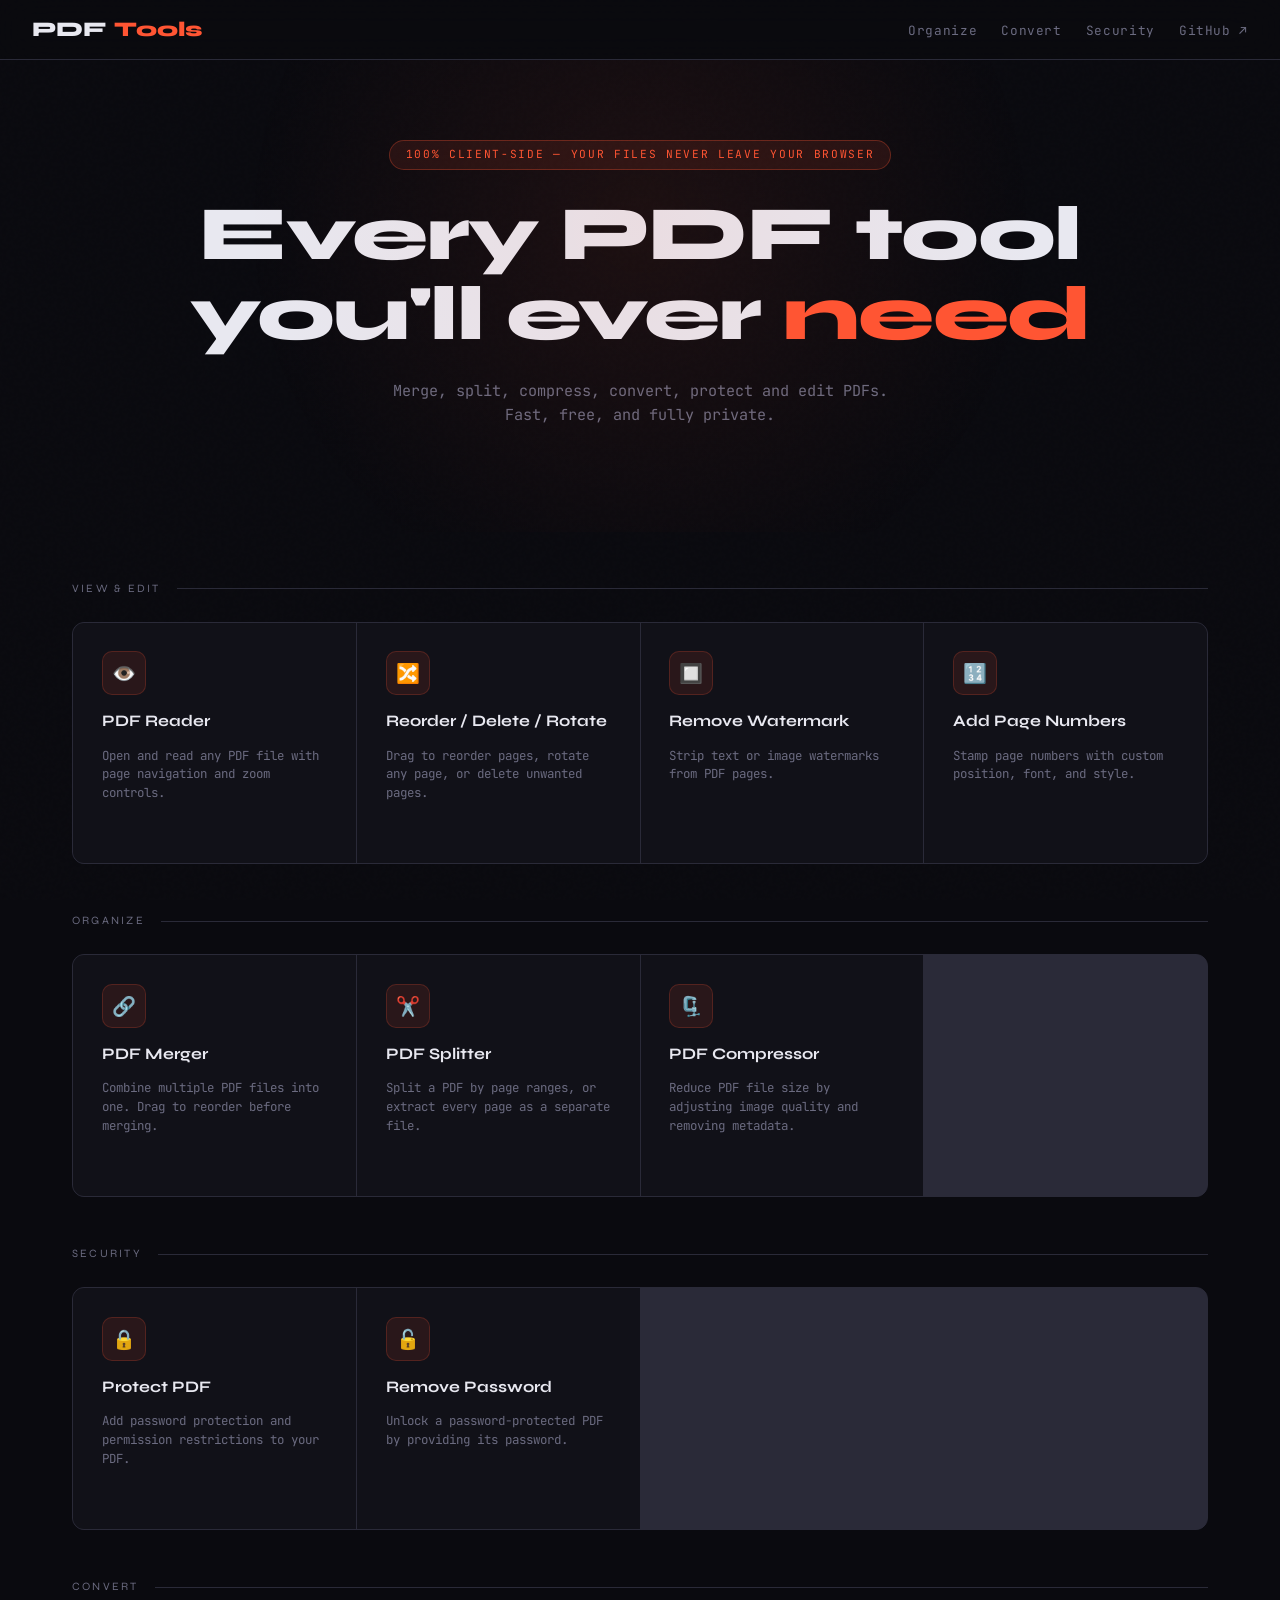
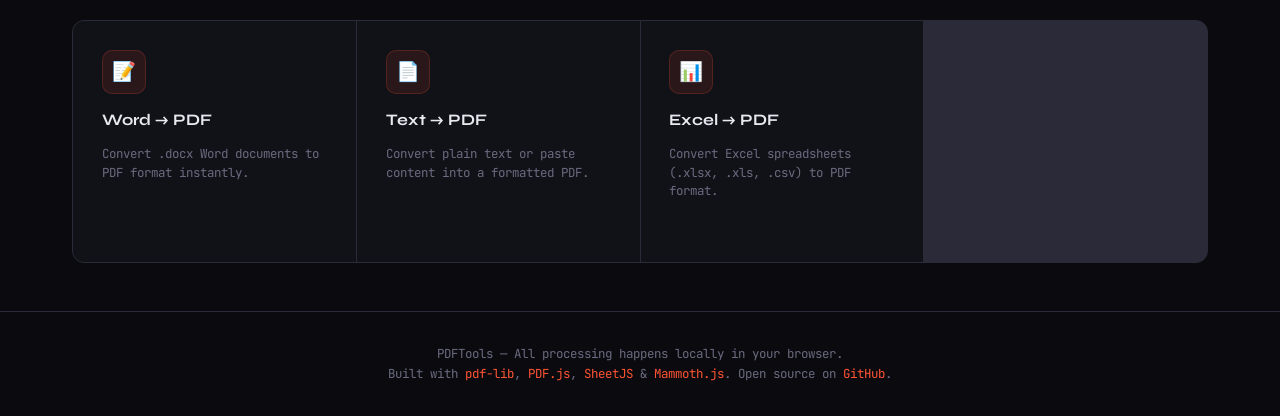
==== index.html @ d46c38d0 "Initial commit: PDFTools Suite" ====
<!DOCTYPE html>
<html lang="en">
<head>
  <meta charset="UTF-8">
  <meta name="viewport" content="width=device-width, initial-scale=1.0">
  <title>PDFTools — All-in-One PDF Suite</title>
  <meta name="description" content="Free, powerful PDF tools. Merge, split, compress, convert, protect and edit PDFs entirely in your browser. No upload, 100% private.">
  <link rel="stylesheet" href="css/style.css">
</head>
<body>

<nav>
  <a class="nav-logo" href="index.html">PDF<span>Tools</span></a>
  <ul class="nav-links">
    <li><a href="#organize">Organize</a></li>
    <li><a href="#convert">Convert</a></li>
    <li><a href="#security">Security</a></li>
    <li><a href="https://github.com/yourusername/pdf-tools" target="_blank">GitHub ↗</a></li>
  </ul>
</nav>

<section class="hero">
  <div class="hero-tag">100% client-side — your files never leave your browser</div>
  <h1>Every PDF tool<br>you'll ever <em>need</em></h1>
  <p>Merge, split, compress, convert, protect and edit PDFs. Fast, free, and fully private.</p>
</section>

<main class="section">

  <!-- EDIT & VIEW -->
  <p class="section-title" id="view">View & Edit</p>
  <div class="tools-grid">
    <a class="tool-card" href="tools/reader.html">
      <div class="tool-icon">👁️</div>
      <h3>PDF Reader</h3>
      <p>Open and read any PDF file with page navigation and zoom controls.</p>
      <span class="arrow">Open tool →</span>
    </a>
    <a class="tool-card" href="tools/reorder.html">
      <div class="tool-icon">🔀</div>
      <h3>Reorder / Delete / Rotate</h3>
      <p>Drag to reorder pages, rotate any page, or delete unwanted pages.</p>
      <span class="arrow">Open tool →</span>
    </a>
    <a class="tool-card" href="tools/watermark.html">
      <div class="tool-icon">🔲</div>
      <h3>Remove Watermark</h3>
      <p>Strip text or image watermarks from PDF pages.</p>
      <span class="arrow">Open tool →</span>
    </a>
    <a class="tool-card" href="tools/page-numbers.html">
      <div class="tool-icon">🔢</div>
      <h3>Add Page Numbers</h3>
      <p>Stamp page numbers with custom position, font, and style.</p>
      <span class="arrow">Open tool →</span>
    </a>
  </div>

  <!-- ORGANIZE -->
  <p class="section-title" id="organize" style="margin-top:3rem">Organize</p>
  <div class="tools-grid">
    <a class="tool-card" href="tools/merger.html">
      <div class="tool-icon">🔗</div>
      <h3>PDF Merger</h3>
      <p>Combine multiple PDF files into one. Drag to reorder before merging.</p>
      <span class="arrow">Open tool →</span>
    </a>
    <a class="tool-card" href="tools/splitter.html">
      <div class="tool-icon">✂️</div>
      <h3>PDF Splitter</h3>
      <p>Split a PDF by page ranges, or extract every page as a separate file.</p>
      <span class="arrow">Open tool →</span>
    </a>
    <a class="tool-card" href="tools/compressor.html">
      <div class="tool-icon">🗜️</div>
      <h3>PDF Compressor</h3>
      <p>Reduce PDF file size by adjusting image quality and removing metadata.</p>
      <span class="arrow">Open tool →</span>
    </a>
  </div>

  <!-- SECURITY -->
  <p class="section-title" id="security" style="margin-top:3rem">Security</p>
  <div class="tools-grid">
    <a class="tool-card" href="tools/protect.html">
      <div class="tool-icon">🔒</div>
      <h3>Protect PDF</h3>
      <p>Add password protection and permission restrictions to your PDF.</p>
      <span class="arrow">Open tool →</span>
    </a>
    <a class="tool-card" href="tools/unlock.html">
      <div class="tool-icon">🔓</div>
      <h3>Remove Password</h3>
      <p>Unlock a password-protected PDF by providing its password.</p>
      <span class="arrow">Open tool →</span>
    </a>
  </div>

  <!-- CONVERT -->
  <p class="section-title" id="convert" style="margin-top:3rem">Convert</p>
  <div class="tools-grid">
    <a class="tool-card" href="tools/word-to-pdf.html">
      <div class="tool-icon">📝</div>
      <h3>Word → PDF</h3>
      <p>Convert .docx Word documents to PDF format instantly.</p>
      <span class="arrow">Open tool →</span>
    </a>
    <a class="tool-card" href="tools/text-to-pdf.html">
      <div class="tool-icon">📄</div>
      <h3>Text → PDF</h3>
      <p>Convert plain text or paste content into a formatted PDF.</p>
      <span class="arrow">Open tool →</span>
    </a>
    <a class="tool-card" href="tools/xls-to-pdf.html">
      <div class="tool-icon">📊</div>
      <h3>Excel → PDF</h3>
      <p>Convert Excel spreadsheets (.xlsx, .xls, .csv) to PDF format.</p>
      <span class="arrow">Open tool →</span>
    </a>
  </div>

</main>

<footer>
  <p>PDFTools — All processing happens locally in your browser. <br>
  Built with <a href="https://pdf-lib.js.org/" target="_blank">pdf-lib</a>, 
  <a href="https://mozilla.github.io/pdf.js/" target="_blank">PDF.js</a>, 
  <a href="https://sheetjs.com/" target="_blank">SheetJS</a> & 
  <a href="https://github.com/mwilber/mammoth.js" target="_blank">Mammoth.js</a>. 
  Open source on <a href="https://github.com/yourusername/pdf-tools" target="_blank">GitHub</a>.</p>
</footer>

</body>
</html>
---- css/style.css ----
@import url('https://fonts.googleapis.com/css2?family=Syne:wght@400;500;600;700;800&family=JetBrains+Mono:wght@300;400;500&display=swap');

:root {
  --bg: #0a0a0f;
  --surface: #111118;
  --surface2: #1a1a24;
  --border: #2a2a38;
  --accent: #ff5533;
  --accent2: #ff8866;
  --text: #e8e8f0;
  --muted: #6b6b80;
  --success: #22c55e;
  --warning: #f59e0b;
  --font-head: 'Syne', sans-serif;
  --font-mono: 'JetBrains Mono', monospace;
  --radius: 12px;
  --shadow: 0 8px 32px rgba(0,0,0,0.4);
}

*, *::before, *::after { box-sizing: border-box; margin: 0; padding: 0; }

html { scroll-behavior: smooth; }

body {
  font-family: var(--font-mono);
  background: var(--bg);
  color: var(--text);
  min-height: 100vh;
  line-height: 1.6;
}

/* NOISE TEXTURE */
body::before {
  content: '';
  position: fixed;
  inset: 0;
  background-image: url("data:image/svg+xml,%3Csvg viewBox='0 0 256 256' xmlns='http://www.w3.org/2000/svg'%3E%3Cfilter id='noise'%3E%3CfeTurbulence type='fractalNoise' baseFrequency='0.9' numOctaves='4' stitchTiles='stitch'/%3E%3C/filter%3E%3Crect width='100%25' height='100%25' filter='url(%23noise)' opacity='0.03'/%3E%3C/svg%3E");
  pointer-events: none;
  z-index: 0;
  opacity: 0.4;
}

/* NAV */
nav {
  position: sticky;
  top: 0;
  z-index: 100;
  background: rgba(10,10,15,0.9);
  backdrop-filter: blur(20px);
  border-bottom: 1px solid var(--border);
  padding: 0 2rem;
  display: flex;
  align-items: center;
  justify-content: space-between;
  height: 60px;
}

.nav-logo {
  font-family: var(--font-head);
  font-size: 1.3rem;
  font-weight: 800;
  color: var(--text);
  text-decoration: none;
  display: flex;
  align-items: center;
  gap: 0.5rem;
}

.nav-logo span { color: var(--accent); }

.nav-links {
  display: flex;
  gap: 1.5rem;
  list-style: none;
}

.nav-links a {
  color: var(--muted);
  text-decoration: none;
  font-size: 0.8rem;
  letter-spacing: 0.05em;
  transition: color 0.2s;
}

.nav-links a:hover { color: var(--accent); }

/* HERO */
.hero {
  position: relative;
  padding: 5rem 2rem 4rem;
  text-align: center;
  overflow: hidden;
}

.hero::before {
  content: '';
  position: absolute;
  top: -50%;
  left: 50%;
  transform: translateX(-50%);
  width: 800px;
  height: 800px;
  background: radial-gradient(circle, rgba(255,85,51,0.08) 0%, transparent 70%);
  pointer-events: none;
}

.hero-tag {
  display: inline-block;
  background: rgba(255,85,51,0.1);
  border: 1px solid rgba(255,85,51,0.3);
  color: var(--accent);
  font-size: 0.7rem;
  letter-spacing: 0.15em;
  text-transform: uppercase;
  padding: 0.3rem 1rem;
  border-radius: 100px;
  margin-bottom: 1.5rem;
}

.hero h1 {
  font-family: var(--font-head);
  font-size: clamp(2.5rem, 6vw, 5rem);
  font-weight: 800;
  line-height: 1.05;
  letter-spacing: -0.02em;
  margin-bottom: 1.5rem;
}

.hero h1 em {
  font-style: normal;
  color: var(--accent);
}

.hero p {
  color: var(--muted);
  font-size: 0.95rem;
  max-width: 500px;
  margin: 0 auto 2.5rem;
}

/* TOOLS GRID */
.section {
  padding: 3rem 2rem;
  max-width: 1200px;
  margin: 0 auto;
  position: relative;
  z-index: 1;
}

.section-title {
  font-family: var(--font-head);
  font-size: 0.7rem;
  letter-spacing: 0.2em;
  text-transform: uppercase;
  color: var(--muted);
  margin-bottom: 1.5rem;
  display: flex;
  align-items: center;
  gap: 1rem;
}

.section-title::after {
  content: '';
  flex: 1;
  height: 1px;
  background: var(--border);
}

.tools-grid {
  display: grid;
  grid-template-columns: repeat(auto-fill, minmax(260px, 1fr));
  gap: 1px;
  background: var(--border);
  border: 1px solid var(--border);
  border-radius: var(--radius);
  overflow: hidden;
}

.tool-card {
  background: var(--surface);
  padding: 1.8rem;
  text-decoration: none;
  color: var(--text);
  transition: background 0.2s, transform 0.15s;
  display: flex;
  flex-direction: column;
  gap: 0.8rem;
  cursor: pointer;
  position: relative;
  overflow: hidden;
}

.tool-card::after {
  content: '';
  position: absolute;
  bottom: 0;
  left: 0;
  width: 0;
  height: 2px;
  background: var(--accent);
  transition: width 0.3s ease;
}

.tool-card:hover { background: var(--surface2); }
.tool-card:hover::after { width: 100%; }

.tool-icon {
  width: 44px;
  height: 44px;
  border-radius: 10px;
  background: rgba(255,85,51,0.1);
  border: 1px solid rgba(255,85,51,0.2);
  display: flex;
  align-items: center;
  justify-content: center;
  font-size: 1.2rem;
}

.tool-card h3 {
  font-family: var(--font-head);
  font-size: 1rem;
  font-weight: 700;
}

.tool-card p {
  color: var(--muted);
  font-size: 0.78rem;
  line-height: 1.5;
}

.tool-card .arrow {
  margin-top: auto;
  color: var(--accent);
  font-size: 0.75rem;
  opacity: 0;
  transition: opacity 0.2s, transform 0.2s;
}

.tool-card:hover .arrow { opacity: 1; transform: translateX(4px); }

/* TOOL PAGE */
.tool-page {
  max-width: 860px;
  margin: 0 auto;
  padding: 3rem 2rem;
  position: relative;
  z-index: 1;
}

.tool-page-header {
  margin-bottom: 2.5rem;
}

.back-link {
  display: inline-flex;
  align-items: center;
  gap: 0.5rem;
  color: var(--muted);
  text-decoration: none;
  font-size: 0.8rem;
  margin-bottom: 1.5rem;
  transition: color 0.2s;
}
.back-link:hover { color: var(--accent); }

.tool-page-header h1 {
  font-family: var(--font-head);
  font-size: 2.2rem;
  font-weight: 800;
  margin-bottom: 0.5rem;
}

.tool-page-header p {
  color: var(--muted);
  font-size: 0.9rem;
}

/* DROP ZONE */
.drop-zone {
  border: 2px dashed var(--border);
  border-radius: var(--radius);
  padding: 3rem 2rem;
  text-align: center;
  cursor: pointer;
  transition: all 0.2s;
  background: var(--surface);
  position: relative;
}

.drop-zone:hover, .drop-zone.drag-over {
  border-color: var(--accent);
  background: rgba(255,85,51,0.04);
}

.drop-zone input[type="file"] {
  position: absolute;
  inset: 0;
  opacity: 0;
  cursor: pointer;
  width: 100%;
  height: 100%;
}

.drop-icon { font-size: 2.5rem; margin-bottom: 1rem; }

.drop-zone h3 {
  font-family: var(--font-head);
  font-size: 1.1rem;
  margin-bottom: 0.5rem;
}

.drop-zone p { color: var(--muted); font-size: 0.82rem; }

/* FILE LIST */
.file-list {
  margin-top: 1.5rem;
  display: flex;
  flex-direction: column;
  gap: 0.5rem;
}

.file-item {
  background: var(--surface);
  border: 1px solid var(--border);
  border-radius: 8px;
  padding: 0.8rem 1rem;
  display: flex;
  align-items: center;
  gap: 1rem;
  font-size: 0.82rem;
}

.file-item .file-name { flex: 1; color: var(--text); }
.file-item .file-size { color: var(--muted); white-space: nowrap; }

.file-item .remove-btn {
  background: none;
  border: none;
  color: var(--muted);
  cursor: pointer;
  padding: 0.2rem;
  transition: color 0.2s;
  font-size: 1rem;
}
.file-item .remove-btn:hover { color: var(--accent); }

/* CONTROLS */
.controls {
  background: var(--surface);
  border: 1px solid var(--border);
  border-radius: var(--radius);
  padding: 1.5rem;
  margin-top: 1.5rem;
  display: flex;
  flex-direction: column;
  gap: 1.2rem;
}

.control-group {
  display: flex;
  flex-direction: column;
  gap: 0.5rem;
}

.control-group label {
  font-size: 0.78rem;
  color: var(--muted);
  letter-spacing: 0.05em;
}

.control-group input,
.control-group select,
.control-group textarea {
  background: var(--bg);
  border: 1px solid var(--border);
  border-radius: 8px;
  color: var(--text);
  padding: 0.7rem 1rem;
  font-family: var(--font-mono);
  font-size: 0.85rem;
  transition: border-color 0.2s;
  outline: none;
  width: 100%;
}

.control-group input:focus,
.control-group select:focus,
.control-group textarea:focus { border-color: var(--accent); }

.control-group textarea { min-height: 120px; resize: vertical; }

.control-row {
  display: flex;
  gap: 1rem;
  flex-wrap: wrap;
}

.control-row .control-group { flex: 1; min-width: 120px; }

/* BUTTONS */
.btn {
  display: inline-flex;
  align-items: center;
  gap: 0.5rem;
  padding: 0.75rem 1.5rem;
  border-radius: 8px;
  font-family: var(--font-mono);
  font-size: 0.85rem;
  cursor: pointer;
  transition: all 0.2s;
  border: none;
  text-decoration: none;
  font-weight: 500;
}

.btn-primary {
  background: var(--accent);
  color: #fff;
}
.btn-primary:hover { background: #ff3311; transform: translateY(-1px); box-shadow: 0 4px 20px rgba(255,85,51,0.4); }

.btn-secondary {
  background: var(--surface2);
  color: var(--text);
  border: 1px solid var(--border);
}
.btn-secondary:hover { border-color: var(--accent); color: var(--accent); }

.btn-success {
  background: var(--success);
  color: #fff;
}

.btn:disabled {
  opacity: 0.4;
  cursor: not-allowed;
  transform: none !important;
}

.btn-group {
  display: flex;
  gap: 0.75rem;
  flex-wrap: wrap;
  margin-top: 1.5rem;
}

/* PROGRESS */
.progress-bar {
  background: var(--surface2);
  border-radius: 100px;
  height: 4px;
  overflow: hidden;
  margin-top: 1rem;
}

.progress-fill {
  height: 100%;
  background: var(--accent);
  border-radius: 100px;
  transition: width 0.3s ease;
  width: 0%;
}

/* STATUS */
.status-msg {
  padding: 0.8rem 1rem;
  border-radius: 8px;
  font-size: 0.82rem;
  margin-top: 1rem;
  display: none;
}
.status-msg.show { display: block; }
.status-msg.success { background: rgba(34,197,94,0.1); border: 1px solid rgba(34,197,94,0.3); color: var(--success); }
.status-msg.error { background: rgba(255,85,51,0.1); border: 1px solid rgba(255,85,51,0.3); color: var(--accent); }
.status-msg.info { background: rgba(255,85,51,0.05); border: 1px solid var(--border); color: var(--muted); }

/* PDF VIEWER */
#pdf-canvas {
  width: 100%;
  border-radius: var(--radius);
  border: 1px solid var(--border);
}

.viewer-controls {
  display: flex;
  align-items: center;
  gap: 1rem;
  justify-content: center;
  flex-wrap: wrap;
  background: var(--surface);
  border: 1px solid var(--border);
  border-radius: var(--radius);
  padding: 1rem;
  margin-bottom: 1rem;
}

.page-info {
  font-size: 0.82rem;
  color: var(--muted);
  min-width: 100px;
  text-align: center;
}

/* PAGE THUMBNAILS */
.pages-grid {
  display: grid;
  grid-template-columns: repeat(auto-fill, minmax(130px, 1fr));
  gap: 1rem;
  margin-top: 1.5rem;
}

.page-thumb {
  background: var(--surface);
  border: 2px solid var(--border);
  border-radius: 8px;
  padding: 0.5rem;
  cursor: grab;
  transition: all 0.2s;
  position: relative;
  text-align: center;
}

.page-thumb:hover { border-color: var(--accent); }
.page-thumb.selected { border-color: var(--accent); background: rgba(255,85,51,0.08); }
.page-thumb.dragging { opacity: 0.4; }

.page-thumb canvas {
  width: 100%;
  border-radius: 4px;
}

.page-thumb .page-num {
  font-size: 0.7rem;
  color: var(--muted);
  margin-top: 0.4rem;
}

.page-thumb .page-actions {
  position: absolute;
  top: 4px;
  right: 4px;
  display: flex;
  gap: 3px;
  opacity: 0;
  transition: opacity 0.2s;
}

.page-thumb:hover .page-actions { opacity: 1; }

.page-action-btn {
  background: rgba(0,0,0,0.7);
  border: none;
  color: #fff;
  border-radius: 4px;
  width: 22px;
  height: 22px;
  font-size: 0.65rem;
  cursor: pointer;
  display: flex;
  align-items: center;
  justify-content: center;
  transition: background 0.2s;
}

.page-action-btn:hover { background: var(--accent); }

/* FOOTER */
footer {
  border-top: 1px solid var(--border);
  padding: 2rem;
  text-align: center;
  color: var(--muted);
  font-size: 0.78rem;
  position: relative;
  z-index: 1;
}

footer a { color: var(--accent); text-decoration: none; }

/* RESPONSIVE */
@media (max-width: 640px) {
  .tools-grid { grid-template-columns: 1fr; }
  .hero h1 { font-size: 2rem; }
  nav { padding: 0 1rem; }
  .nav-links { display: none; }
}

/* ANIMATIONS */
@keyframes fadeUp {
  from { opacity: 0; transform: translateY(20px); }
  to { opacity: 1; transform: translateY(0); }
}

.fade-up {
  animation: fadeUp 0.5s ease forwards;
}

.tool-card {
  animation: fadeUp 0.4s ease both;
}

.tool-card:nth-child(1) { animation-delay: 0.05s; }
.tool-card:nth-child(2) { animation-delay: 0.1s; }
.tool-card:nth-child(3) { animation-delay: 0.15s; }
.tool-card:nth-child(4) { animation-delay: 0.2s; }
.tool-card:nth-child(5) { animation-delay: 0.25s; }
.tool-card:nth-child(6) { animation-delay: 0.3s; }
.tool-card:nth-child(7) { animation-delay: 0.35s; }
.tool-card:nth-child(8) { animation-delay: 0.4s; }
.tool-card:nth-child(9) { animation-delay: 0.45s; }
.tool-card:nth-child(10) { animation-delay: 0.5s; }
.tool-card:nth-child(11) { animation-delay: 0.55s; }
.tool-card:nth-child(12) { animation-delay: 0.6s; }
.tool-card:nth-child(13) { animation-delay: 0.65s; }
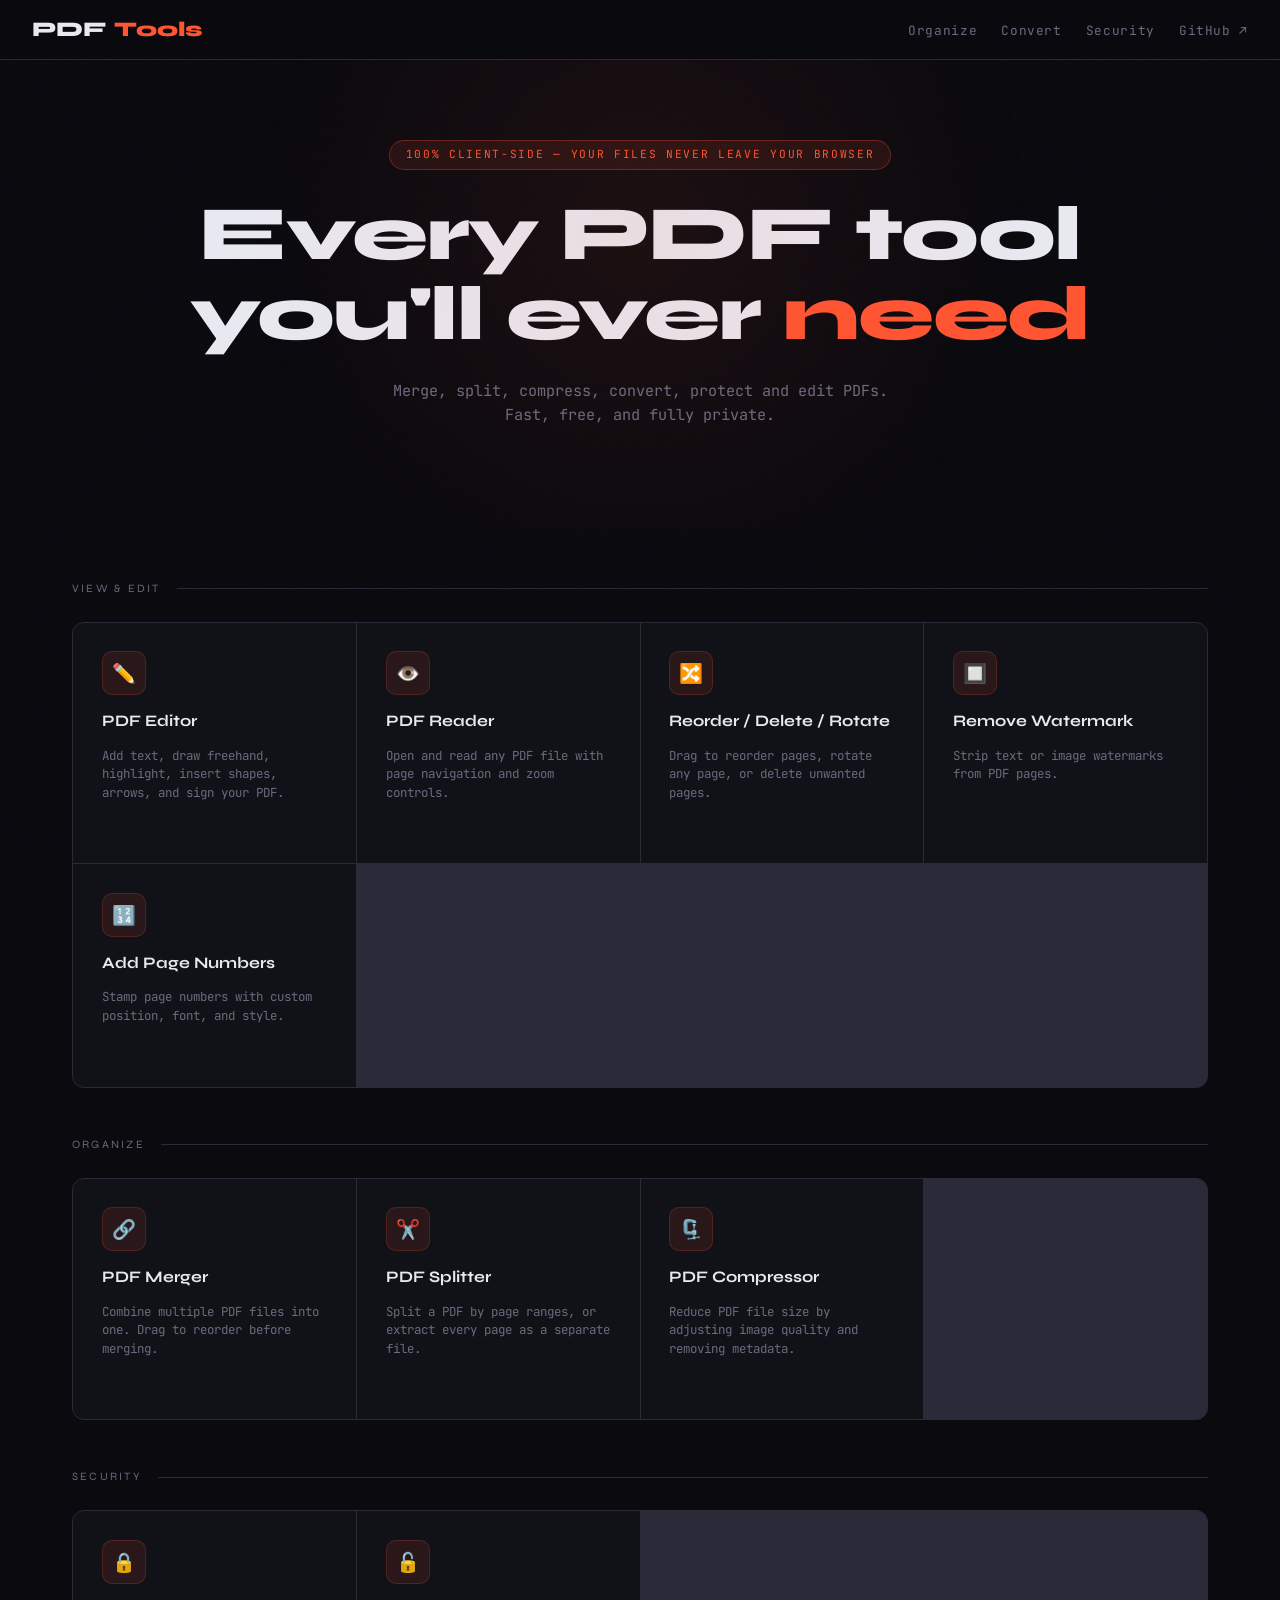
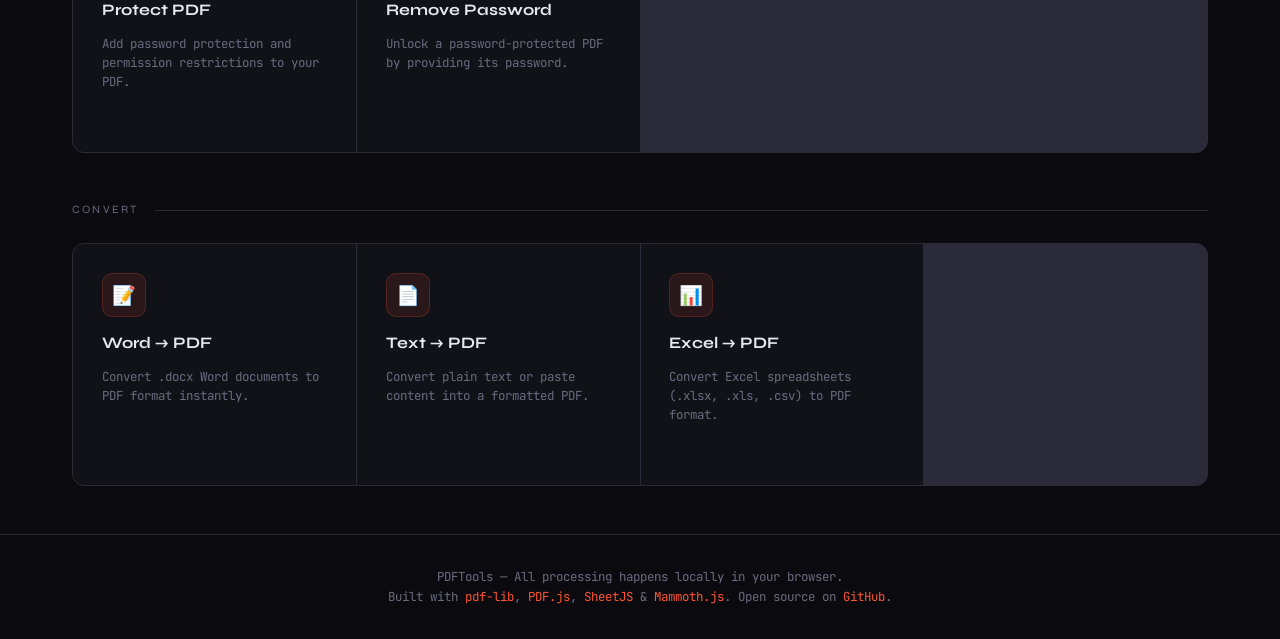
==== commit 40f488e6: "Added feature pdf editor" ====
--- a/index.html
+++ b/index.html
@@ -30,6 +30,12 @@
   <!-- EDIT & VIEW -->
   <p class="section-title" id="view">View & Edit</p>
   <div class="tools-grid">
+    <a class="tool-card" href="tools/editor.html">
+      <div class="tool-icon">✏️</div>
+      <h3>PDF Editor</h3>
+      <p>Add text, draw freehand, highlight, insert shapes, arrows, and sign your PDF.</p>
+      <span class="arrow">Open tool →</span>
+    </a>
     <a class="tool-card" href="tools/reader.html">
       <div class="tool-icon">👁️</div>
       <h3>PDF Reader</h3>
